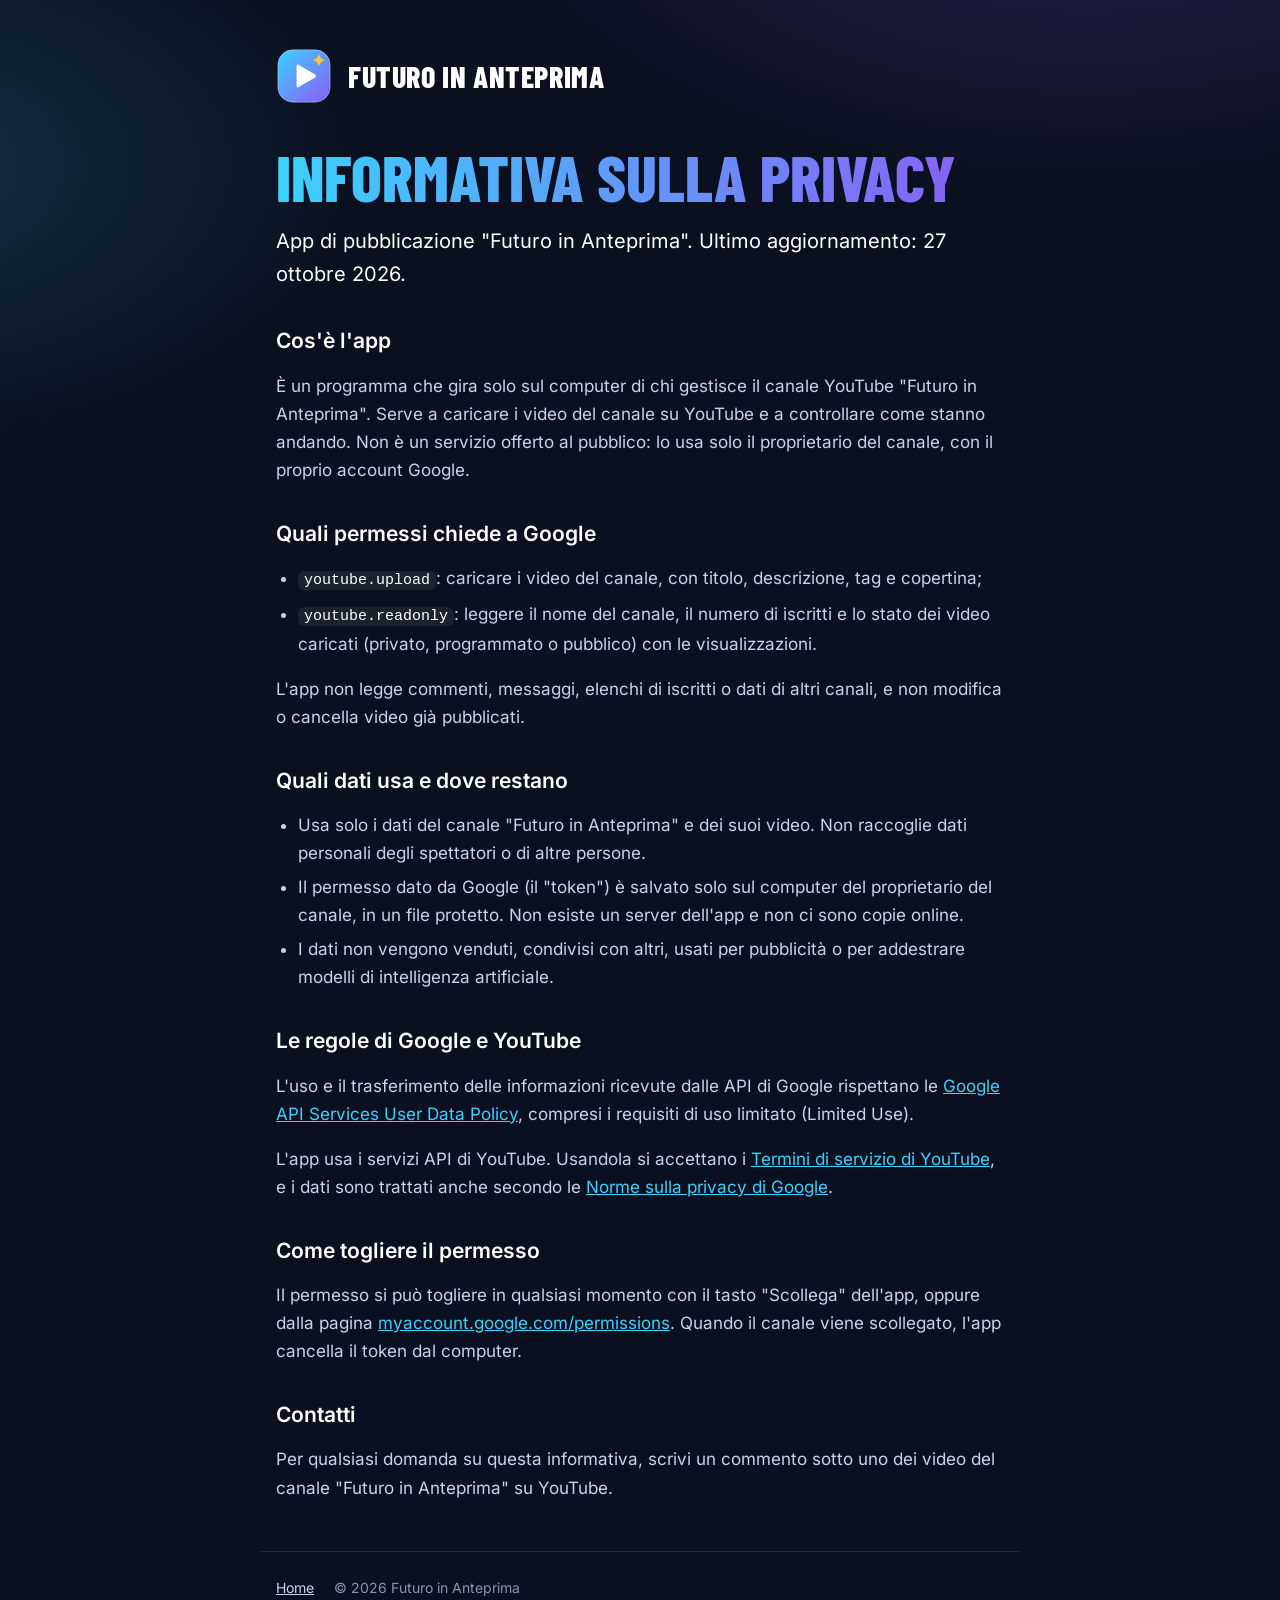
==== privacy.html @ bf56f57d "Home page e informativa sulla privacy del canale Futuro in Anteprima Co-Authored-By: Claude Opus 5.5" ====
<!doctype html>
<html lang="it">
<head>
<meta charset="utf-8">
<meta name="viewport" content="width=device-width, initial-scale=1">
<title>Privacy · Futuro in Anteprima</title>
<meta name="description" content="Informativa sulla privacy dell'app di pubblicazione Futuro in Anteprima.">
<link rel="icon" href="icona.svg" type="image/svg+xml">
<link rel="stylesheet" href="stile.css">
</head>
<body>
<main>
  <a class="testata" href="./"><img src="icona.svg" alt=""><span>Futuro in Anteprima</span></a>

  <h1>Informativa sulla privacy</h1>
  <p class="sottotitolo">App di pubblicazione "Futuro in Anteprima". Ultimo aggiornamento: 27 ottobre 2026.</p>

  <h2>Cos'è l'app</h2>
  <p>È un programma che gira solo sul computer di chi gestisce il canale YouTube "Futuro in Anteprima". Serve a caricare i video del canale su YouTube e a controllare come stanno andando. Non è un servizio offerto al pubblico: lo usa solo il proprietario del canale, con il proprio account Google.</p>

  <h2>Quali permessi chiede a Google</h2>
  <ul>
    <li><code>youtube.upload</code>: caricare i video del canale, con titolo, descrizione, tag e copertina;</li>
    <li><code>youtube.readonly</code>: leggere il nome del canale, il numero di iscritti e lo stato dei video caricati (privato, programmato o pubblico) con le visualizzazioni.</li>
  </ul>
  <p>L'app non legge commenti, messaggi, elenchi di iscritti o dati di altri canali, e non modifica o cancella video già pubblicati.</p>

  <h2>Quali dati usa e dove restano</h2>
  <ul>
    <li>Usa solo i dati del canale "Futuro in Anteprima" e dei suoi video. Non raccoglie dati personali degli spettatori o di altre persone.</li>
    <li>Il permesso dato da Google (il "token") è salvato solo sul computer del proprietario del canale, in un file protetto. Non esiste un server dell'app e non ci sono copie online.</li>
    <li>I dati non vengono venduti, condivisi con altri, usati per pubblicità o per addestrare modelli di intelligenza artificiale.</li>
  </ul>

  <h2>Le regole di Google e YouTube</h2>
  <p>L'uso e il trasferimento delle informazioni ricevute dalle API di Google rispettano le <a href="https://developers.google.com/terms/api-services-user-data-policy">Google API Services User Data Policy</a>, compresi i requisiti di uso limitato (Limited Use).</p>
  <p>L'app usa i servizi API di YouTube. Usandola si accettano i <a href="https://www.youtube.com/t/terms">Termini di servizio di YouTube</a>, e i dati sono trattati anche secondo le <a href="https://policies.google.com/privacy">Norme sulla privacy di Google</a>.</p>

  <h2>Come togliere il permesso</h2>
  <p>Il permesso si può togliere in qualsiasi momento con il tasto "Scollega" dell'app, oppure dalla pagina <a href="https://myaccount.google.com/permissions">myaccount.google.com/permissions</a>. Quando il canale viene scollegato, l'app cancella il token dal computer.</p>

  <h2>Contatti</h2>
  <p>Per qualsiasi domanda su questa informativa, scrivi un commento sotto uno dei video del canale "Futuro in Anteprima" su YouTube.</p>
</main>
<footer>
  <a href="./">Home</a>
  <span>© 2026 Futuro in Anteprima</span>
</footer>
</body>
</html>
---- stile.css ----
/* Il sito del canale: home page e privacy richieste da Google per l'app di pubblicazione (docs/pubblicazione.md) */
@font-face { font-family: "Inter"; font-weight: 400; font-display: swap; src: url("font/inter-latin-400-normal.woff2") format("woff2"); }
@font-face { font-family: "Inter"; font-weight: 600; font-display: swap; src: url("font/inter-latin-600-normal.woff2") format("woff2"); }
@font-face { font-family: "Barlow Condensed"; font-weight: 800; font-display: swap; src: url("font/barlow-condensed-latin-800-normal.woff2") format("woff2"); }

:root {
  --sfondo: #0B1020;
  --carta: #121A33;
  --bordo: rgba(255, 255, 255, 0.10);
  --testo: #FFFFFF;
  --tenue: #C9D3E8;
  --nota: #8A96B0;
  --ciano: #3BD1FF;
  --viola: #8B5CF6;
  --sfumatura: linear-gradient(90deg, #3BD1FF, #8B5CF6);
  color-scheme: dark;
}

* { box-sizing: border-box; }

body {
  margin: 0;
  background:
    radial-gradient(900px 500px at 85% -10%, rgba(139, 92, 246, 0.25), transparent 70%),
    radial-gradient(700px 400px at -10% 10%, rgba(59, 209, 255, 0.18), transparent 70%),
    var(--sfondo);
  color: var(--tenue);
  font: 400 17px/1.65 "Inter", system-ui, sans-serif;
  min-height: 100vh;
}

main { max-width: 760px; margin: 0 auto; padding: 48px 16px 32px; }

a { color: var(--ciano); }

.testata { display: flex; align-items: center; gap: 16px; text-decoration: none; margin-bottom: 40px; }
.testata img { width: 56px; height: 56px; }
.testata span { font: 800 30px/1 "Barlow Condensed", sans-serif; color: var(--testo); text-transform: uppercase; letter-spacing: 0.02em; }

h1 {
  font: 800 clamp(40px, 9vw, 64px)/1.02 "Barlow Condensed", sans-serif;
  text-transform: uppercase;
  margin: 0 0 16px;
  background: var(--sfumatura);
  -webkit-background-clip: text;
  background-clip: text;
  color: transparent;
}

h2 { font: 600 21px/1.3 "Inter", sans-serif; color: var(--testo); margin: 36px 0 8px; }

.sottotitolo { font-size: 20px; color: var(--testo); margin: 0 0 32px; }

.carta { background: var(--carta); border: 1px solid var(--bordo); border-radius: 14px; padding: 24px; margin: 24px 0; }
.carta h2 { margin-top: 0; }

.bottone {
  display: inline-block;
  background: var(--sfumatura);
  color: #0B1020;
  font-weight: 600;
  text-decoration: none;
  padding: 12px 22px;
  border-radius: 999px;
  margin: 8px 12px 8px 0;
}
.bottone.vuoto { background: none; color: var(--testo); border: 1px solid rgba(255, 255, 255, 0.25); }

ul { padding-left: 22px; }
li { margin: 6px 0; }
code { font-size: 15px; color: var(--testo); background: rgba(255, 255, 255, 0.07); padding: 1px 6px; border-radius: 6px; overflow-wrap: anywhere; }

footer { max-width: 760px; margin: 0 auto; padding: 24px 16px 48px; color: var(--nota); font-size: 14px; border-top: 1px solid var(--bordo); }
footer a { color: var(--tenue); margin-right: 16px; }
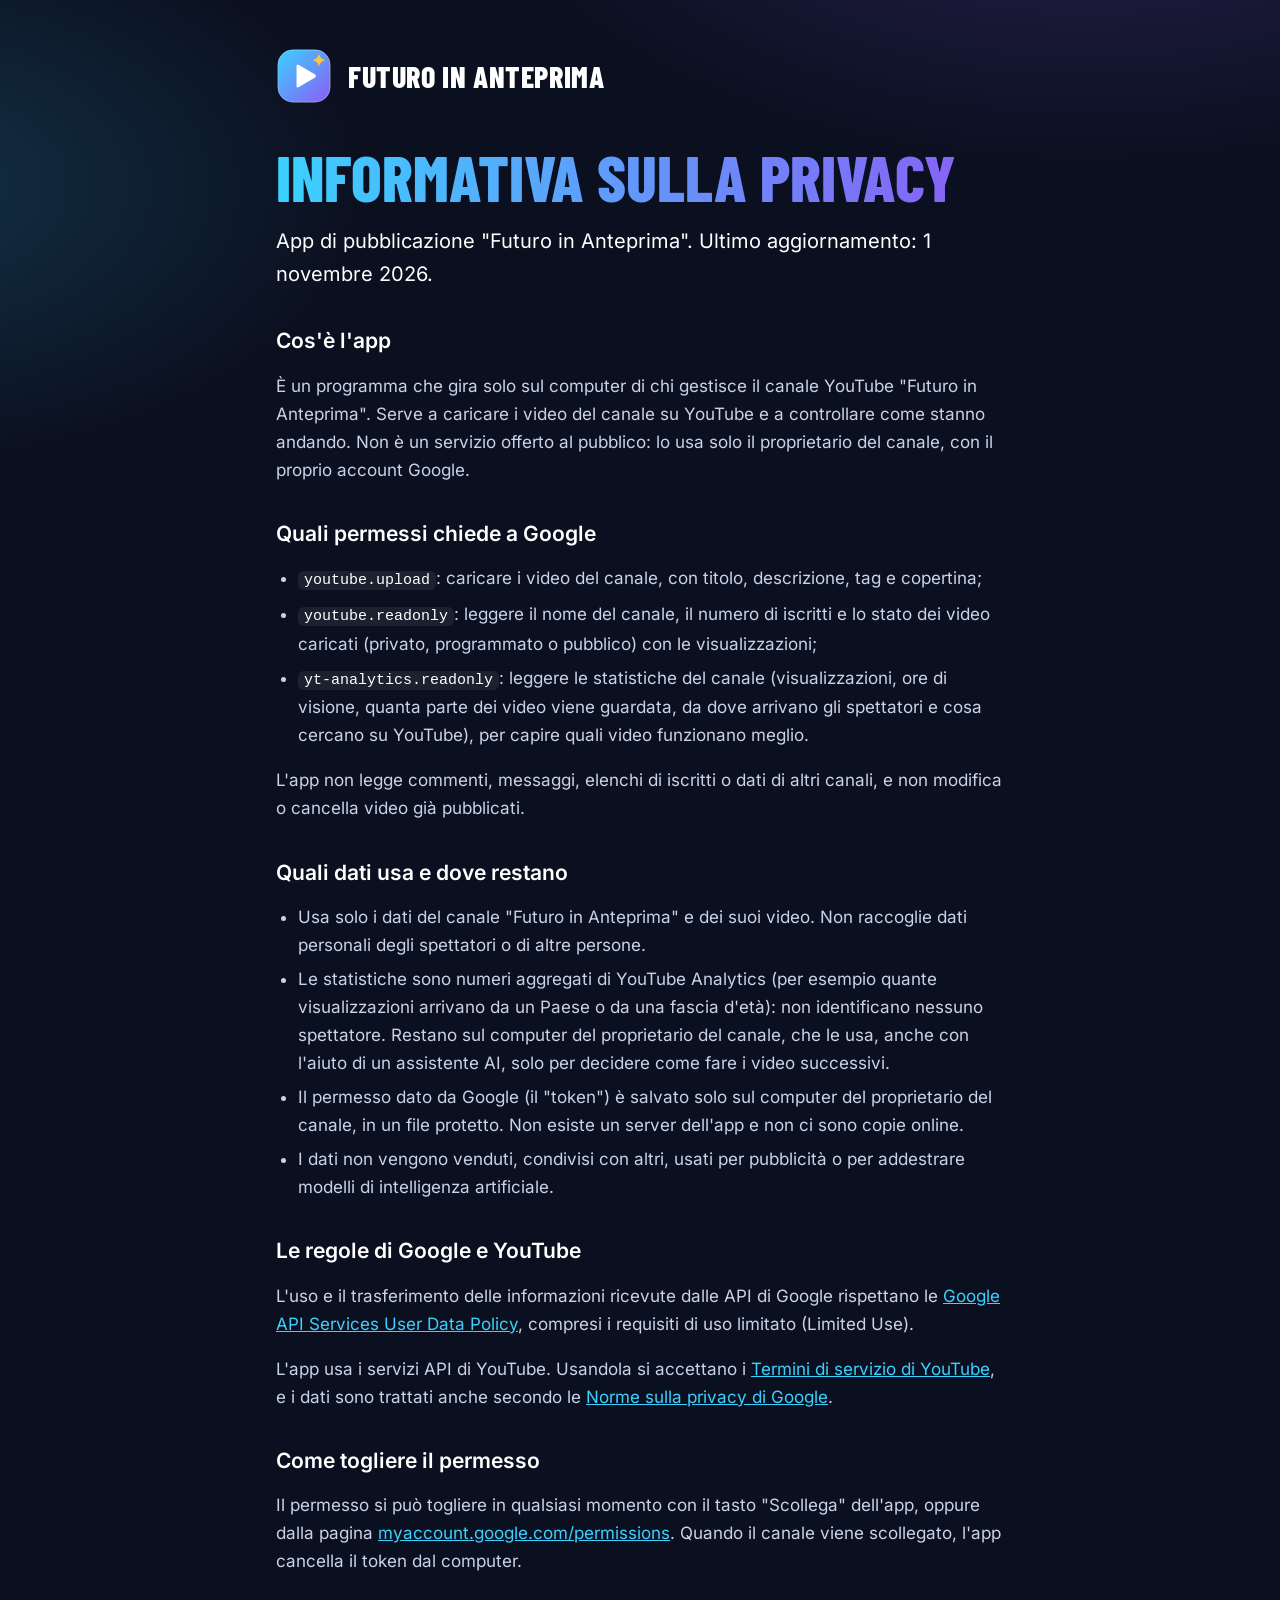
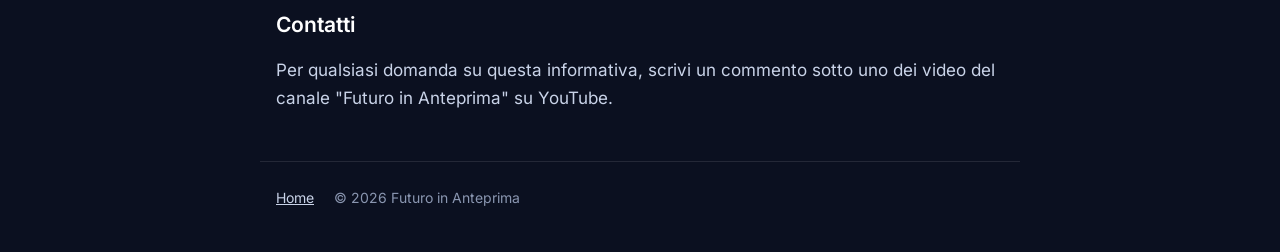
==== commit f9c2f1d8: "Privacy: il permesso di sola lettura delle statistiche (YouTube Analytics) Co-Authored-By: Claude Op" ====
--- a/privacy.html
+++ b/privacy.html
@@ -13,7 +13,7 @@
   <a class="testata" href="./"><img src="icona.svg" alt=""><span>Futuro in Anteprima</span></a>
 
   <h1>Informativa sulla privacy</h1>
-  <p class="sottotitolo">App di pubblicazione "Futuro in Anteprima". Ultimo aggiornamento: 27 ottobre 2026.</p>
+  <p class="sottotitolo">App di pubblicazione "Futuro in Anteprima". Ultimo aggiornamento: 1 novembre 2026.</p>
 
   <h2>Cos'è l'app</h2>
   <p>È un programma che gira solo sul computer di chi gestisce il canale YouTube "Futuro in Anteprima". Serve a caricare i video del canale su YouTube e a controllare come stanno andando. Non è un servizio offerto al pubblico: lo usa solo il proprietario del canale, con il proprio account Google.</p>
@@ -21,13 +21,15 @@
   <h2>Quali permessi chiede a Google</h2>
   <ul>
     <li><code>youtube.upload</code>: caricare i video del canale, con titolo, descrizione, tag e copertina;</li>
-    <li><code>youtube.readonly</code>: leggere il nome del canale, il numero di iscritti e lo stato dei video caricati (privato, programmato o pubblico) con le visualizzazioni.</li>
+    <li><code>youtube.readonly</code>: leggere il nome del canale, il numero di iscritti e lo stato dei video caricati (privato, programmato o pubblico) con le visualizzazioni;</li>
+    <li><code>yt-analytics.readonly</code>: leggere le statistiche del canale (visualizzazioni, ore di visione, quanta parte dei video viene guardata, da dove arrivano gli spettatori e cosa cercano su YouTube), per capire quali video funzionano meglio.</li>
   </ul>
   <p>L'app non legge commenti, messaggi, elenchi di iscritti o dati di altri canali, e non modifica o cancella video già pubblicati.</p>
 
   <h2>Quali dati usa e dove restano</h2>
   <ul>
     <li>Usa solo i dati del canale "Futuro in Anteprima" e dei suoi video. Non raccoglie dati personali degli spettatori o di altre persone.</li>
+    <li>Le statistiche sono numeri aggregati di YouTube Analytics (per esempio quante visualizzazioni arrivano da un Paese o da una fascia d'età): non identificano nessuno spettatore. Restano sul computer del proprietario del canale, che le usa, anche con l'aiuto di un assistente AI, solo per decidere come fare i video successivi.</li>
     <li>Il permesso dato da Google (il "token") è salvato solo sul computer del proprietario del canale, in un file protetto. Non esiste un server dell'app e non ci sono copie online.</li>
     <li>I dati non vengono venduti, condivisi con altri, usati per pubblicità o per addestrare modelli di intelligenza artificiale.</li>
   </ul>
